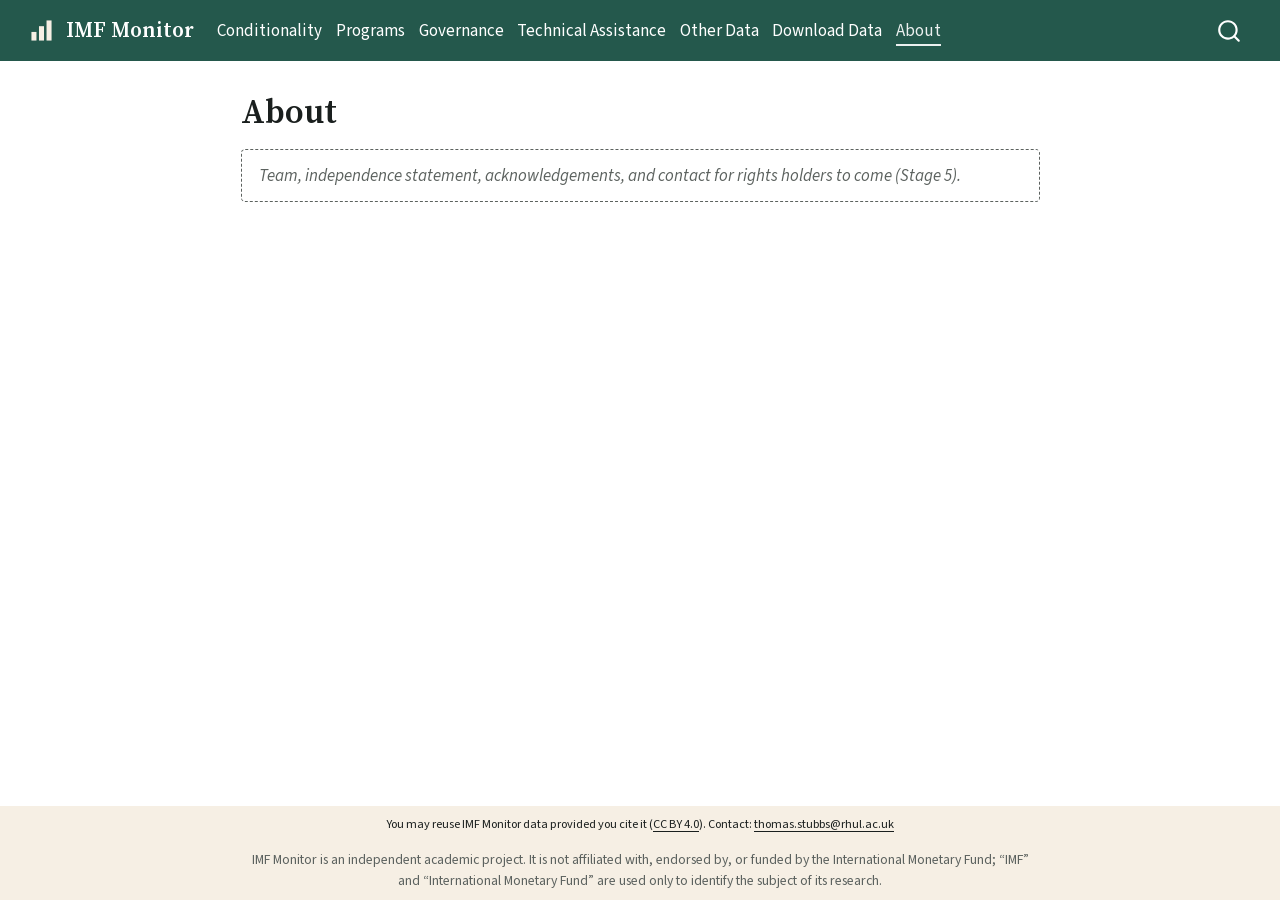
==== docs/about-us/index.html @ 4aecfbf5 "Build the Conditionality page as the model dataset page - Summary: one paragraph; its numbers come f" ====
<!DOCTYPE html>
<html xmlns="http://www.w3.org/1999/xhtml" lang="en-GB" xml:lang="en-GB"><head>

<meta charset="utf-8">
<meta name="generator" content="quarto-1.9.38">

<meta name="viewport" content="width=device-width, initial-scale=1.0, user-scalable=yes">


<title>About – IMF Monitor</title>
<style>
/* Default styles provided by pandoc.
** See https://pandoc.org/MANUAL.html#variables-for-html for config info.
*/
code{white-space: pre-wrap;}
span.smallcaps{font-variant: small-caps;}
div.columns{display: flex; gap: min(4vw, 1.5em);}
div.column{flex: auto; overflow-x: auto;}
div.hanging-indent{margin-left: 1.5em; text-indent: -1.5em;}
ul.task-list{list-style: none;}
ul.task-list li input[type="checkbox"] {
  width: 0.8em;
  margin: 0 0.8em 0.2em -1em; /* quarto-specific, see https://github.com/quarto-dev/quarto-cli/issues/4556 */ 
  vertical-align: middle;
}
</style>


<script src="../site_libs/quarto-nav/quarto-nav.js"></script>
<script src="../site_libs/quarto-nav/headroom.min.js"></script>
<script src="../site_libs/clipboard/clipboard.min.js"></script>
<script src="../site_libs/quarto-search/autocomplete.umd.js"></script>
<script src="../site_libs/quarto-search/fuse.min.js"></script>
<script src="../site_libs/quarto-search/quarto-search.js"></script>
<meta name="quarto:offset" content="../">
<link href="../images/favicon.png" rel="icon" type="image/png">
<script src="../site_libs/quarto-html/quarto.js" type="module"></script>
<script src="../site_libs/quarto-html/tabsets/tabsets.js" type="module"></script>
<script src="../site_libs/quarto-html/popper.min.js"></script>
<script src="../site_libs/quarto-html/tippy.umd.min.js"></script>
<script src="../site_libs/quarto-html/anchor.min.js"></script>
<link href="../site_libs/quarto-html/tippy.css" rel="stylesheet">
<link href="../site_libs/quarto-html/quarto-syntax-highlighting-15634bcf2e68342d4ad2dfa704d543f6.css" rel="stylesheet" id="quarto-text-highlighting-styles">
<script src="../site_libs/bootstrap/bootstrap.min.js"></script>
<link href="../site_libs/bootstrap/bootstrap-icons.css" rel="stylesheet">
<link href="../site_libs/bootstrap/bootstrap-ae0c7f44d3938b358699abd5c32abd00.min.css" rel="stylesheet" append-hash="true" id="quarto-bootstrap" data-mode="light">
<script id="quarto-search-options" type="application/json">{
  "location": "navbar",
  "copy-button": false,
  "collapse-after": 3,
  "panel-placement": "end",
  "type": "overlay",
  "limit": 50,
  "keyboard-shortcut": [
    "f",
    "/",
    "s"
  ],
  "show-item-context": false,
  "language": {
    "search-no-results-text": "No results",
    "search-matching-documents-text": "matching documents",
    "search-copy-link-title": "Copy link to search",
    "search-hide-matches-text": "Hide additional matches",
    "search-more-match-text": "more match in this document",
    "search-more-matches-text": "more matches in this document",
    "search-clear-button-title": "Clear",
    "search-text-placeholder": "",
    "search-detached-cancel-button-title": "Cancel",
    "search-submit-button-title": "Submit",
    "search-label": "Search"
  }
}</script>
<meta name="robots" content="noindex, nofollow">


<link rel="stylesheet" href="../styles/fonts.css">
</head>

<body class="nav-fixed fullcontent quarto-light">

<div id="quarto-search-results"></div>
  <header id="quarto-header" class="headroom fixed-top">
    <nav class="navbar navbar-expand-xl " data-bs-theme="dark">
      <div class="navbar-container container-fluid">
      <div class="navbar-brand-container mx-auto">
    <a href="../index.html" class="navbar-brand navbar-brand-logo">
    <img src="../images/logo-mark.svg" alt="" class="navbar-logo light-content">
    <img src="../images/logo-mark.svg" alt="" class="navbar-logo dark-content">
    </a>
    <a class="navbar-brand" href="../index.html">
    <span class="navbar-title">IMF Monitor</span>
    </a>
  </div>
            <div id="quarto-search" class="" title="Search"></div>
          <button class="navbar-toggler" type="button" data-bs-toggle="collapse" data-bs-target="#navbarCollapse" aria-controls="navbarCollapse" role="menu" aria-expanded="false" aria-label="Toggle navigation" onclick="if (window.quartoToggleHeadroom) { window.quartoToggleHeadroom(); }">
  <span class="navbar-toggler-icon"></span>
</button>
          <div class="collapse navbar-collapse" id="navbarCollapse">
            <ul class="navbar-nav navbar-nav-scroll me-auto">
  <li class="nav-item">
    <a class="nav-link" href="../conditionality/index.html"> 
<span class="menu-text">Conditionality</span></a>
  </li>  
  <li class="nav-item">
    <a class="nav-link" href="../programs/index.html"> 
<span class="menu-text">Programs</span></a>
  </li>  
  <li class="nav-item">
    <a class="nav-link" href="../governance/index.html"> 
<span class="menu-text">Governance</span></a>
  </li>  
  <li class="nav-item">
    <a class="nav-link" href="../technical-assistance/index.html"> 
<span class="menu-text">Technical Assistance</span></a>
  </li>  
  <li class="nav-item">
    <a class="nav-link" href="../other-data/index.html"> 
<span class="menu-text">Other Data</span></a>
  </li>  
  <li class="nav-item">
    <a class="nav-link" href="../download-data/index.html"> 
<span class="menu-text">Download Data</span></a>
  </li>  
  <li class="nav-item">
    <a class="nav-link active" href="../about-us/index.html" aria-current="page"> 
<span class="menu-text">About</span></a>
  </li>  
</ul>
          </div> <!-- /navcollapse -->
            <div class="quarto-navbar-tools">
</div>
      </div> <!-- /container-fluid -->
    </nav>
</header>
<!-- content -->
<div id="quarto-content" class="quarto-container page-columns page-rows-contents page-layout-article page-navbar">
<!-- sidebar -->
<!-- margin-sidebar -->
    
<!-- main -->
<main class="content" id="quarto-document-content">
<a class="visually-hidden-focusable skip-link" href="#quarto-document-content">Skip to main content</a>
<script>
  // Quarto inserts this include inside <main>. Move the link to the start of
  // <body>, so it is the first thing a keyboard user reaches.
  (function () {
    var link = document.currentScript.previousElementSibling;
    document.body.insertBefore(link, document.body.firstChild);
  })();
</script>

<header id="title-block-header" class="quarto-title-block default">
<div class="quarto-title">
<h1 class="title">About</h1>
</div>



<div class="quarto-title-meta">

    
  
    
  </div>
  


</header>


<div class="draft-note">
<p>Team, independence statement, acknowledgements, and contact for rights holders to come (Stage 5).</p>
</div>



</main> <!-- /main -->
<script>
  // Copy button in citation boxes (the dataset-cite shortcode).
  document.addEventListener("click", function (event) {
    var button = event.target.closest(".cite-copy");
    if (!button || !navigator.clipboard) return;
    var text = button.closest(".cite-box").querySelector("p").innerText;
    navigator.clipboard.writeText(text).then(function () {
      button.textContent = "Copied";
      setTimeout(function () { button.textContent = "Copy citation"; }, 2000);
    });
  });
</script>
<script id="quarto-html-after-body" type="application/javascript">
  window.document.addEventListener("DOMContentLoaded", function (event) {
    const icon = "";
    const anchorJS = new window.AnchorJS();
    anchorJS.options = {
      placement: 'right',
      icon: icon
    };
    anchorJS.add('.anchored');
    const isCodeAnnotation = (el) => {
      for (const clz of el.classList) {
        if (clz.startsWith('code-annotation-')) {                     
          return true;
        }
      }
      return false;
    }
    const onCopySuccess = function(e) {
      // button target
      const button = e.trigger;
      // don't keep focus
      button.blur();
      // flash "checked"
      button.classList.add('code-copy-button-checked');
      var currentTitle = button.getAttribute("title");
      button.setAttribute("title", "Copied!");
      let tooltip;
      if (window.bootstrap) {
        button.setAttribute("data-bs-toggle", "tooltip");
        button.setAttribute("data-bs-placement", "left");
        button.setAttribute("data-bs-title", "Copied!");
        tooltip = new bootstrap.Tooltip(button, 
          { trigger: "manual", 
            customClass: "code-copy-button-tooltip",
            offset: [0, -8]});
        tooltip.show();    
      }
      setTimeout(function() {
        if (tooltip) {
          tooltip.hide();
          button.removeAttribute("data-bs-title");
          button.removeAttribute("data-bs-toggle");
          button.removeAttribute("data-bs-placement");
        }
        button.setAttribute("title", currentTitle);
        button.classList.remove('code-copy-button-checked');
      }, 1000);
      // clear code selection
      e.clearSelection();
    }
    const getTextToCopy = function(trigger) {
      const outerScaffold = trigger.parentElement.cloneNode(true);
      const codeEl = outerScaffold.querySelector('code');
      for (const childEl of codeEl.children) {
        if (isCodeAnnotation(childEl)) {
          childEl.remove();
        }
      }
      return codeEl.innerText;
    }
    const clipboard = new window.ClipboardJS('.code-copy-button:not([data-in-quarto-modal])', {
      text: getTextToCopy
    });
    clipboard.on('success', onCopySuccess);
    if (window.document.getElementById('quarto-embedded-source-code-modal')) {
      const clipboardModal = new window.ClipboardJS('.code-copy-button[data-in-quarto-modal]', {
        text: getTextToCopy,
        container: window.document.getElementById('quarto-embedded-source-code-modal')
      });
      clipboardModal.on('success', onCopySuccess);
    }
      var localhostRegex = new RegExp(/^(?:http|https):\/\/localhost\:?[0-9]*\//);
      var mailtoRegex = new RegExp(/^mailto:/);
        var filterRegex = new RegExp('/' + window.location.host + '/');
      var isInternal = (href) => {
          return filterRegex.test(href) || localhostRegex.test(href) || mailtoRegex.test(href);
      }
      // Inspect non-navigation links and adorn them if external
     var links = window.document.querySelectorAll('a[href]:not(.nav-link):not(.navbar-brand):not(.toc-action):not(.sidebar-link):not(.sidebar-item-toggle):not(.pagination-link):not(.no-external):not([aria-hidden]):not(.dropdown-item):not(.quarto-navigation-tool):not(.about-link)');
      for (var i=0; i<links.length; i++) {
        const link = links[i];
        if (!isInternal(link.href)) {
          // undo the damage that might have been done by quarto-nav.js in the case of
          // links that we want to consider external
          if (link.dataset.originalHref !== undefined) {
            link.href = link.dataset.originalHref;
          }
        }
      }
    function tippyHover(el, contentFn, onTriggerFn, onUntriggerFn) {
      const config = {
        allowHTML: true,
        maxWidth: 500,
        delay: 100,
        arrow: false,
        appendTo: function(el) {
            return el.parentElement;
        },
        interactive: true,
        interactiveBorder: 10,
        theme: 'quarto',
        placement: 'bottom-start',
      };
      if (contentFn) {
        config.content = contentFn;
      }
      if (onTriggerFn) {
        config.onTrigger = onTriggerFn;
      }
      if (onUntriggerFn) {
        config.onUntrigger = onUntriggerFn;
      }
      window.tippy(el, config); 
    }
    const noterefs = window.document.querySelectorAll('a[role="doc-noteref"]');
    for (var i=0; i<noterefs.length; i++) {
      const ref = noterefs[i];
      tippyHover(ref, function() {
        // use id or data attribute instead here
        let href = ref.getAttribute('data-footnote-href') || ref.getAttribute('href');
        try { href = new URL(href).hash; } catch {}
        const id = href.replace(/^#\/?/, "");
        const note = window.document.getElementById(id);
        if (note) {
          return note.innerHTML;
        } else {
          return "";
        }
      });
    }
    const xrefs = window.document.querySelectorAll('a.quarto-xref');
    const processXRef = (id, note) => {
      // Strip column container classes
      const stripColumnClz = (el) => {
        el.classList.remove("page-full", "page-columns");
        if (el.children) {
          for (const child of el.children) {
            stripColumnClz(child);
          }
        }
      }
      stripColumnClz(note)
      if (id === null || id.startsWith('sec-')) {
        // Special case sections, only their first couple elements
        const container = document.createElement("div");
        if (note.children && note.children.length > 2) {
          container.appendChild(note.children[0].cloneNode(true));
          for (let i = 1; i < note.children.length; i++) {
            const child = note.children[i];
            if (child.tagName === "P" && child.innerText === "") {
              continue;
            } else {
              container.appendChild(child.cloneNode(true));
              break;
            }
          }
          if (window.Quarto?.typesetMath) {
            window.Quarto.typesetMath(container);
          }
          return container.innerHTML
        } else {
          if (window.Quarto?.typesetMath) {
            window.Quarto.typesetMath(note);
          }
          return note.innerHTML;
        }
      } else {
        // Remove any anchor links if they are present
        const anchorLink = note.querySelector('a.anchorjs-link');
        if (anchorLink) {
          anchorLink.remove();
        }
        if (window.Quarto?.typesetMath) {
          window.Quarto.typesetMath(note);
        }
        if (note.classList.contains("callout")) {
          return note.outerHTML;
        } else {
          return note.innerHTML;
        }
      }
    }
    for (var i=0; i<xrefs.length; i++) {
      const xref = xrefs[i];
      tippyHover(xref, undefined, function(instance) {
        instance.disable();
        let url = xref.getAttribute('href');
        let hash = undefined; 
        if (url.startsWith('#')) {
          hash = url;
        } else {
          try { hash = new URL(url).hash; } catch {}
        }
        if (hash) {
          const id = hash.replace(/^#\/?/, "");
          const note = window.document.getElementById(id);
          if (note !== null) {
            try {
              const html = processXRef(id, note.cloneNode(true));
              instance.setContent(html);
            } finally {
              instance.enable();
              instance.show();
            }
          } else {
            // See if we can fetch this
            fetch(url.split('#')[0])
            .then(res => res.text())
            .then(html => {
              const parser = new DOMParser();
              const htmlDoc = parser.parseFromString(html, "text/html");
              const note = htmlDoc.getElementById(id);
              if (note !== null) {
                const html = processXRef(id, note);
                instance.setContent(html);
              } 
            }).finally(() => {
              instance.enable();
              instance.show();
            });
          }
        } else {
          // See if we can fetch a full url (with no hash to target)
          // This is a special case and we should probably do some content thinning / targeting
          fetch(url)
          .then(res => res.text())
          .then(html => {
            const parser = new DOMParser();
            const htmlDoc = parser.parseFromString(html, "text/html");
            const note = htmlDoc.querySelector('main.content');
            if (note !== null) {
              // This should only happen for chapter cross references
              // (since there is no id in the URL)
              // remove the first header
              if (note.children.length > 0 && note.children[0].tagName === "HEADER") {
                note.children[0].remove();
              }
              const html = processXRef(null, note);
              instance.setContent(html);
            } 
          }).finally(() => {
            instance.enable();
            instance.show();
          });
        }
      }, function(instance) {
      });
    }
        let selectedAnnoteEl;
        const selectorForAnnotation = ( cell, annotation) => {
          let cellAttr = 'data-code-cell="' + cell + '"';
          let lineAttr = 'data-code-annotation="' +  annotation + '"';
          const selector = 'span[' + cellAttr + '][' + lineAttr + ']';
          return selector;
        }
        const selectCodeLines = (annoteEl) => {
          const doc = window.document;
          const targetCell = annoteEl.getAttribute("data-target-cell");
          const targetAnnotation = annoteEl.getAttribute("data-target-annotation");
          const annoteSpan = window.document.querySelector(selectorForAnnotation(targetCell, targetAnnotation));
          const lines = annoteSpan.getAttribute("data-code-lines").split(",");
          const lineIds = lines.map((line) => {
            return targetCell + "-" + line;
          })
          let top = null;
          let height = null;
          let parent = null;
          if (lineIds.length > 0) {
              //compute the position of the single el (top and bottom and make a div)
              const el = window.document.getElementById(lineIds[0]);
              top = el.offsetTop;
              height = el.offsetHeight;
              parent = el.parentElement.parentElement;
            if (lineIds.length > 1) {
              const lastEl = window.document.getElementById(lineIds[lineIds.length - 1]);
              const bottom = lastEl.offsetTop + lastEl.offsetHeight;
              height = bottom - top;
            }
            if (top !== null && height !== null && parent !== null) {
              // cook up a div (if necessary) and position it 
              let div = window.document.getElementById("code-annotation-line-highlight");
              if (div === null) {
                div = window.document.createElement("div");
                div.setAttribute("id", "code-annotation-line-highlight");
                div.style.position = 'absolute';
                parent.appendChild(div);
              }
              div.style.top = top - 2 + "px";
              div.style.height = height + 4 + "px";
              div.style.left = 0;
              let gutterDiv = window.document.getElementById("code-annotation-line-highlight-gutter");
              if (gutterDiv === null) {
                gutterDiv = window.document.createElement("div");
                gutterDiv.setAttribute("id", "code-annotation-line-highlight-gutter");
                gutterDiv.style.position = 'absolute';
                const codeCell = window.document.getElementById(targetCell);
                const gutter = codeCell.querySelector('.code-annotation-gutter');
                gutter.appendChild(gutterDiv);
              }
              gutterDiv.style.top = top - 2 + "px";
              gutterDiv.style.height = height + 4 + "px";
            }
            selectedAnnoteEl = annoteEl;
          }
        };
        const unselectCodeLines = () => {
          const elementsIds = ["code-annotation-line-highlight", "code-annotation-line-highlight-gutter"];
          elementsIds.forEach((elId) => {
            const div = window.document.getElementById(elId);
            if (div) {
              div.remove();
            }
          });
          selectedAnnoteEl = undefined;
        };
          // Handle positioning of the toggle
      window.addEventListener(
        "resize",
        throttle(() => {
          elRect = undefined;
          if (selectedAnnoteEl) {
            selectCodeLines(selectedAnnoteEl);
          }
        }, 10)
      );
      function throttle(fn, ms) {
      let throttle = false;
      let timer;
        return (...args) => {
          if(!throttle) { // first call gets through
              fn.apply(this, args);
              throttle = true;
          } else { // all the others get throttled
              if(timer) clearTimeout(timer); // cancel #2
              timer = setTimeout(() => {
                fn.apply(this, args);
                timer = throttle = false;
              }, ms);
          }
        };
      }
        // Attach click handler to the DT
        const annoteDls = window.document.querySelectorAll('dt[data-target-cell]');
        for (const annoteDlNode of annoteDls) {
          annoteDlNode.addEventListener('click', (event) => {
            const clickedEl = event.target;
            if (clickedEl !== selectedAnnoteEl) {
              unselectCodeLines();
              const activeEl = window.document.querySelector('dt[data-target-cell].code-annotation-active');
              if (activeEl) {
                activeEl.classList.remove('code-annotation-active');
              }
              selectCodeLines(clickedEl);
              clickedEl.classList.add('code-annotation-active');
            } else {
              // Unselect the line
              unselectCodeLines();
              clickedEl.classList.remove('code-annotation-active');
            }
          });
        }
    const findCites = (el) => {
      const parentEl = el.parentElement;
      if (parentEl) {
        const cites = parentEl.dataset.cites;
        if (cites) {
          return {
            el,
            cites: cites.split(' ')
          };
        } else {
          return findCites(el.parentElement)
        }
      } else {
        return undefined;
      }
    };
    var bibliorefs = window.document.querySelectorAll('a[role="doc-biblioref"]');
    for (var i=0; i<bibliorefs.length; i++) {
      const ref = bibliorefs[i];
      const citeInfo = findCites(ref);
      if (citeInfo) {
        tippyHover(citeInfo.el, function() {
          var popup = window.document.createElement('div');
          citeInfo.cites.forEach(function(cite) {
            var citeDiv = window.document.createElement('div');
            citeDiv.classList.add('hanging-indent');
            citeDiv.classList.add('csl-entry');
            var biblioDiv = window.document.getElementById('ref-' + cite);
            if (biblioDiv) {
              citeDiv.innerHTML = biblioDiv.innerHTML;
            }
            popup.appendChild(citeDiv);
          });
          return popup.innerHTML;
        });
      }
    }
  });
  </script>
</div> <!-- /content -->
<footer class="footer">
  <div class="nav-footer">
    <div class="nav-footer-left">
      &nbsp;
    </div>   
    <div class="nav-footer-center">
<p>You may reuse IMF Monitor data provided you cite it (<a href="https://creativecommons.org/licenses/by/4.0/">CC BY 4.0</a>). Contact: <a href="mailto:thomas.stubbs@rhul.ac.uk">thomas.stubbs@rhul.ac.uk</a></p>
<p>IMF Monitor is an independent academic project. It is not affiliated with, endorsed by, or funded by the International Monetary Fund; “IMF” and “International Monetary Fund” are used only to identify the subject of its research.</p>
</div>
    <div class="nav-footer-right">
      &nbsp;
    </div>
  </div>
</footer>




</body></html>
---- docs/site_libs/quarto-html/tippy.css ----
.tippy-box[data-animation=fade][data-state=hidden]{opacity:0}[data-tippy-root]{max-width:calc(100vw - 10px)}.tippy-box{position:relative;background-color:#333;color:#fff;border-radius:4px;font-size:14px;line-height:1.4;white-space:normal;outline:0;transition-property:transform,visibility,opacity}.tippy-box[data-placement^=top]>.tippy-arrow{bottom:0}.tippy-box[data-placement^=top]>.tippy-arrow:before{bottom:-7px;left:0;border-width:8px 8px 0;border-top-color:initial;transform-origin:center top}.tippy-box[data-placement^=bottom]>.tippy-arrow{top:0}.tippy-box[data-placement^=bottom]>.tippy-arrow:before{top:-7px;left:0;border-width:0 8px 8px;border-bottom-color:initial;transform-origin:center bottom}.tippy-box[data-placement^=left]>.tippy-arrow{right:0}.tippy-box[data-placement^=left]>.tippy-arrow:before{border-width:8px 0 8px 8px;border-left-color:initial;right:-7px;transform-origin:center left}.tippy-box[data-placement^=right]>.tippy-arrow{left:0}.tippy-box[data-placement^=right]>.tippy-arrow:before{left:-7px;border-width:8px 8px 8px 0;border-right-color:initial;transform-origin:center right}.tippy-box[data-inertia][data-state=visible]{transition-timing-function:cubic-bezier(.54,1.5,.38,1.11)}.tippy-arrow{width:16px;height:16px;color:#333}.tippy-arrow:before{content:"";position:absolute;border-color:transparent;border-style:solid}.tippy-content{position:relative;padding:5px 9px;z-index:1}
---- docs/site_libs/quarto-html/quarto-syntax-highlighting-15634bcf2e68342d4ad2dfa704d543f6.css ----
/* quarto syntax highlight colors */
:root {
  --quarto-hl-ot-color: #003B4F;
  --quarto-hl-at-color: #657422;
  --quarto-hl-ss-color: #20794D;
  --quarto-hl-an-color: #5E5E5E;
  --quarto-hl-fu-color: #4758AB;
  --quarto-hl-st-color: #20794D;
  --quarto-hl-cf-color: #003B4F;
  --quarto-hl-op-color: #5E5E5E;
  --quarto-hl-er-color: #AD0000;
  --quarto-hl-bn-color: #AD0000;
  --quarto-hl-al-color: #AD0000;
  --quarto-hl-va-color: #111111;
  --quarto-hl-bu-color: inherit;
  --quarto-hl-ex-color: inherit;
  --quarto-hl-pp-color: #AD0000;
  --quarto-hl-in-color: #5E5E5E;
  --quarto-hl-vs-color: #20794D;
  --quarto-hl-wa-color: #5E5E5E;
  --quarto-hl-do-color: #5E5E5E;
  --quarto-hl-im-color: #00769E;
  --quarto-hl-ch-color: #20794D;
  --quarto-hl-dt-color: #AD0000;
  --quarto-hl-fl-color: #AD0000;
  --quarto-hl-co-color: #5E5E5E;
  --quarto-hl-cv-color: #5E5E5E;
  --quarto-hl-cn-color: #8f5902;
  --quarto-hl-sc-color: #5E5E5E;
  --quarto-hl-dv-color: #AD0000;
  --quarto-hl-kw-color: #003B4F;
}

/* other quarto variables */
:root {
  --quarto-font-monospace: SFMono-Regular, Menlo, Monaco, Consolas, "Liberation Mono", "Courier New", monospace;
}

/* syntax highlight based on Pandoc's rules */
pre > code.sourceCode > span {
  color: #003B4F;
}

code.sourceCode > span {
  color: #003B4F;
}

div.sourceCode,
div.sourceCode pre.sourceCode {
  color: #003B4F;
}

/* Normal */
code span {
  color: #003B4F;
}

/* Alert */
code span.al {
  color: #AD0000;
  font-style: inherit;
}

/* Annotation */
code span.an {
  color: #5E5E5E;
  font-style: inherit;
}

/* Attribute */
code span.at {
  color: #657422;
  font-style: inherit;
}

/* BaseN */
code span.bn {
  color: #AD0000;
  font-style: inherit;
}

/* BuiltIn */
code span.bu {
  font-style: inherit;
}

/* ControlFlow */
code span.cf {
  color: #003B4F;
  font-weight: bold;
  font-style: inherit;
}

/* Char */
code span.ch {
  color: #20794D;
  font-style: inherit;
}

/* Constant */
code span.cn {
  color: #8f5902;
  font-style: inherit;
}

/* Comment */
code span.co {
  color: #5E5E5E;
  font-style: inherit;
}

/* CommentVar */
code span.cv {
  color: #5E5E5E;
  font-style: italic;
}

/* Documentation */
code span.do {
  color: #5E5E5E;
  font-style: italic;
}

/* DataType */
code span.dt {
  color: #AD0000;
  font-style: inherit;
}

/* DecVal */
code span.dv {
  color: #AD0000;
  font-style: inherit;
}

/* Error */
code span.er {
  color: #AD0000;
  font-style: inherit;
}

/* Extension */
code span.ex {
  font-style: inherit;
}

/* Float */
code span.fl {
  color: #AD0000;
  font-style: inherit;
}

/* Function */
code span.fu {
  color: #4758AB;
  font-style: inherit;
}

/* Import */
code span.im {
  color: #00769E;
  font-style: inherit;
}

/* Information */
code span.in {
  color: #5E5E5E;
  font-style: inherit;
}

/* Keyword */
code span.kw {
  color: #003B4F;
  font-weight: bold;
  font-style: inherit;
}

/* Operator */
code span.op {
  color: #5E5E5E;
  font-style: inherit;
}

/* Other */
code span.ot {
  color: #003B4F;
  font-style: inherit;
}

/* Preprocessor */
code span.pp {
  color: #AD0000;
  font-style: inherit;
}

/* SpecialChar */
code span.sc {
  color: #5E5E5E;
  font-style: inherit;
}

/* SpecialString */
code span.ss {
  color: #20794D;
  font-style: inherit;
}

/* String */
code span.st {
  color: #20794D;
  font-style: inherit;
}

/* Variable */
code span.va {
  color: #111111;
  font-style: inherit;
}

/* VerbatimString */
code span.vs {
  color: #20794D;
  font-style: inherit;
}

/* Warning */
code span.wa {
  color: #5E5E5E;
  font-style: italic;
}

.prevent-inlining {
  content: "</";
}

/*# sourceMappingURL=f23921c56f73e400b49028c9186a1aa0.css.map */
---- docs/styles/fonts.css ----
/* Self-hosted fonts, unmodified from Adobe's release branches:
   github.com/adobe-fonts/source-serif and github.com/adobe-fonts/source-sans.
   SIL Open Font Licence 1.1; each folder in fonts/ carries its LICENSE.md.
   Kept in plain CSS rather than custom.scss so the url() paths stay relative
   to this file: docs/styles/fonts.css -> docs/fonts/. */

@font-face {
  font-family: "Source Serif 4";
  font-style: normal;
  font-weight: 400;
  font-display: swap;
  src: url("../fonts/source-serif-4/SourceSerif4-Regular.ttf.woff2") format("woff2");
}

@font-face {
  font-family: "Source Serif 4";
  font-style: italic;
  font-weight: 400;
  font-display: swap;
  src: url("../fonts/source-serif-4/SourceSerif4-It.ttf.woff2") format("woff2");
}

@font-face {
  font-family: "Source Serif 4";
  font-style: normal;
  font-weight: 600;
  font-display: swap;
  src: url("../fonts/source-serif-4/SourceSerif4-Semibold.ttf.woff2") format("woff2");
}

@font-face {
  font-family: "Source Sans 3";
  font-style: normal;
  font-weight: 400;
  font-display: swap;
  src: url("../fonts/source-sans-3/SourceSans3-Regular.ttf.woff2") format("woff2");
}

@font-face {
  font-family: "Source Sans 3";
  font-style: italic;
  font-weight: 400;
  font-display: swap;
  src: url("../fonts/source-sans-3/SourceSans3-It.ttf.woff2") format("woff2");
}

@font-face {
  font-family: "Source Sans 3";
  font-style: normal;
  font-weight: 600;
  font-display: swap;
  src: url("../fonts/source-sans-3/SourceSans3-Semibold.ttf.woff2") format("woff2");
}
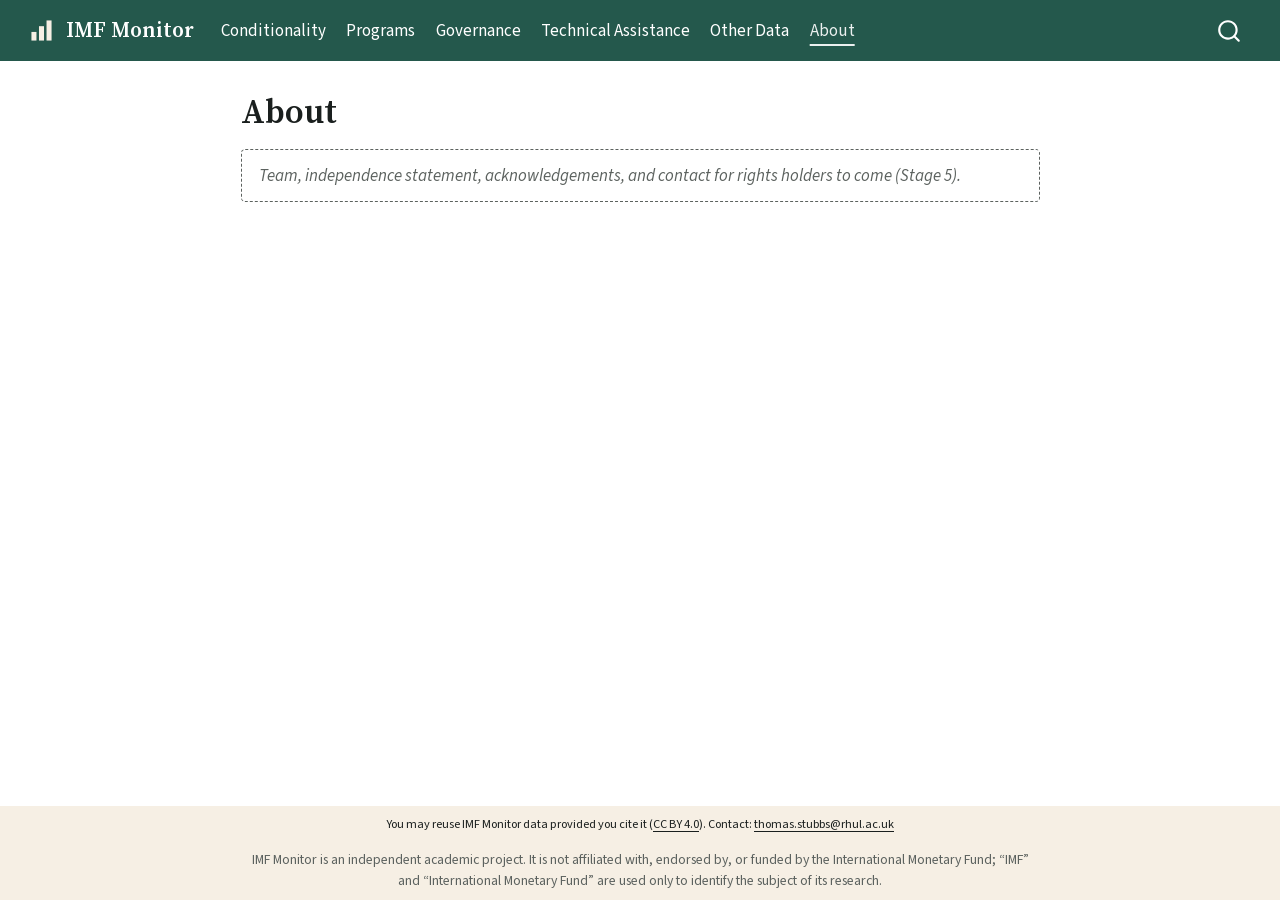
==== commit e553568c: "Keep Download Data only for old links; show the full menu from 992px Each dataset's page has its fil" ====
--- a/docs/about-us/index.html
+++ b/docs/about-us/index.html
@@ -43,7 +43,7 @@
 <link href="../site_libs/quarto-html/quarto-syntax-highlighting-15634bcf2e68342d4ad2dfa704d543f6.css" rel="stylesheet" id="quarto-text-highlighting-styles">
 <script src="../site_libs/bootstrap/bootstrap.min.js"></script>
 <link href="../site_libs/bootstrap/bootstrap-icons.css" rel="stylesheet">
-<link href="../site_libs/bootstrap/bootstrap-ae0c7f44d3938b358699abd5c32abd00.min.css" rel="stylesheet" append-hash="true" id="quarto-bootstrap" data-mode="light">
+<link href="../site_libs/bootstrap/bootstrap-c327add3970ef1bc36bd8aaefbd5bf0a.min.css" rel="stylesheet" append-hash="true" id="quarto-bootstrap" data-mode="light">
 <script id="quarto-search-options" type="application/json">{
   "location": "navbar",
   "copy-button": false,
@@ -81,7 +81,7 @@
 
 <div id="quarto-search-results"></div>
   <header id="quarto-header" class="headroom fixed-top">
-    <nav class="navbar navbar-expand-xl " data-bs-theme="dark">
+    <nav class="navbar navbar-expand-lg " data-bs-theme="dark">
       <div class="navbar-container container-fluid">
       <div class="navbar-brand-container mx-auto">
     <a href="../index.html" class="navbar-brand navbar-brand-logo">
@@ -117,10 +117,6 @@
   <li class="nav-item">
     <a class="nav-link" href="../other-data/index.html"> 
 <span class="menu-text">Other Data</span></a>
-  </li>  
-  <li class="nav-item">
-    <a class="nav-link" href="../download-data/index.html"> 
-<span class="menu-text">Download Data</span></a>
   </li>  
   <li class="nav-item">
     <a class="nav-link active" href="../about-us/index.html" aria-current="page"> 
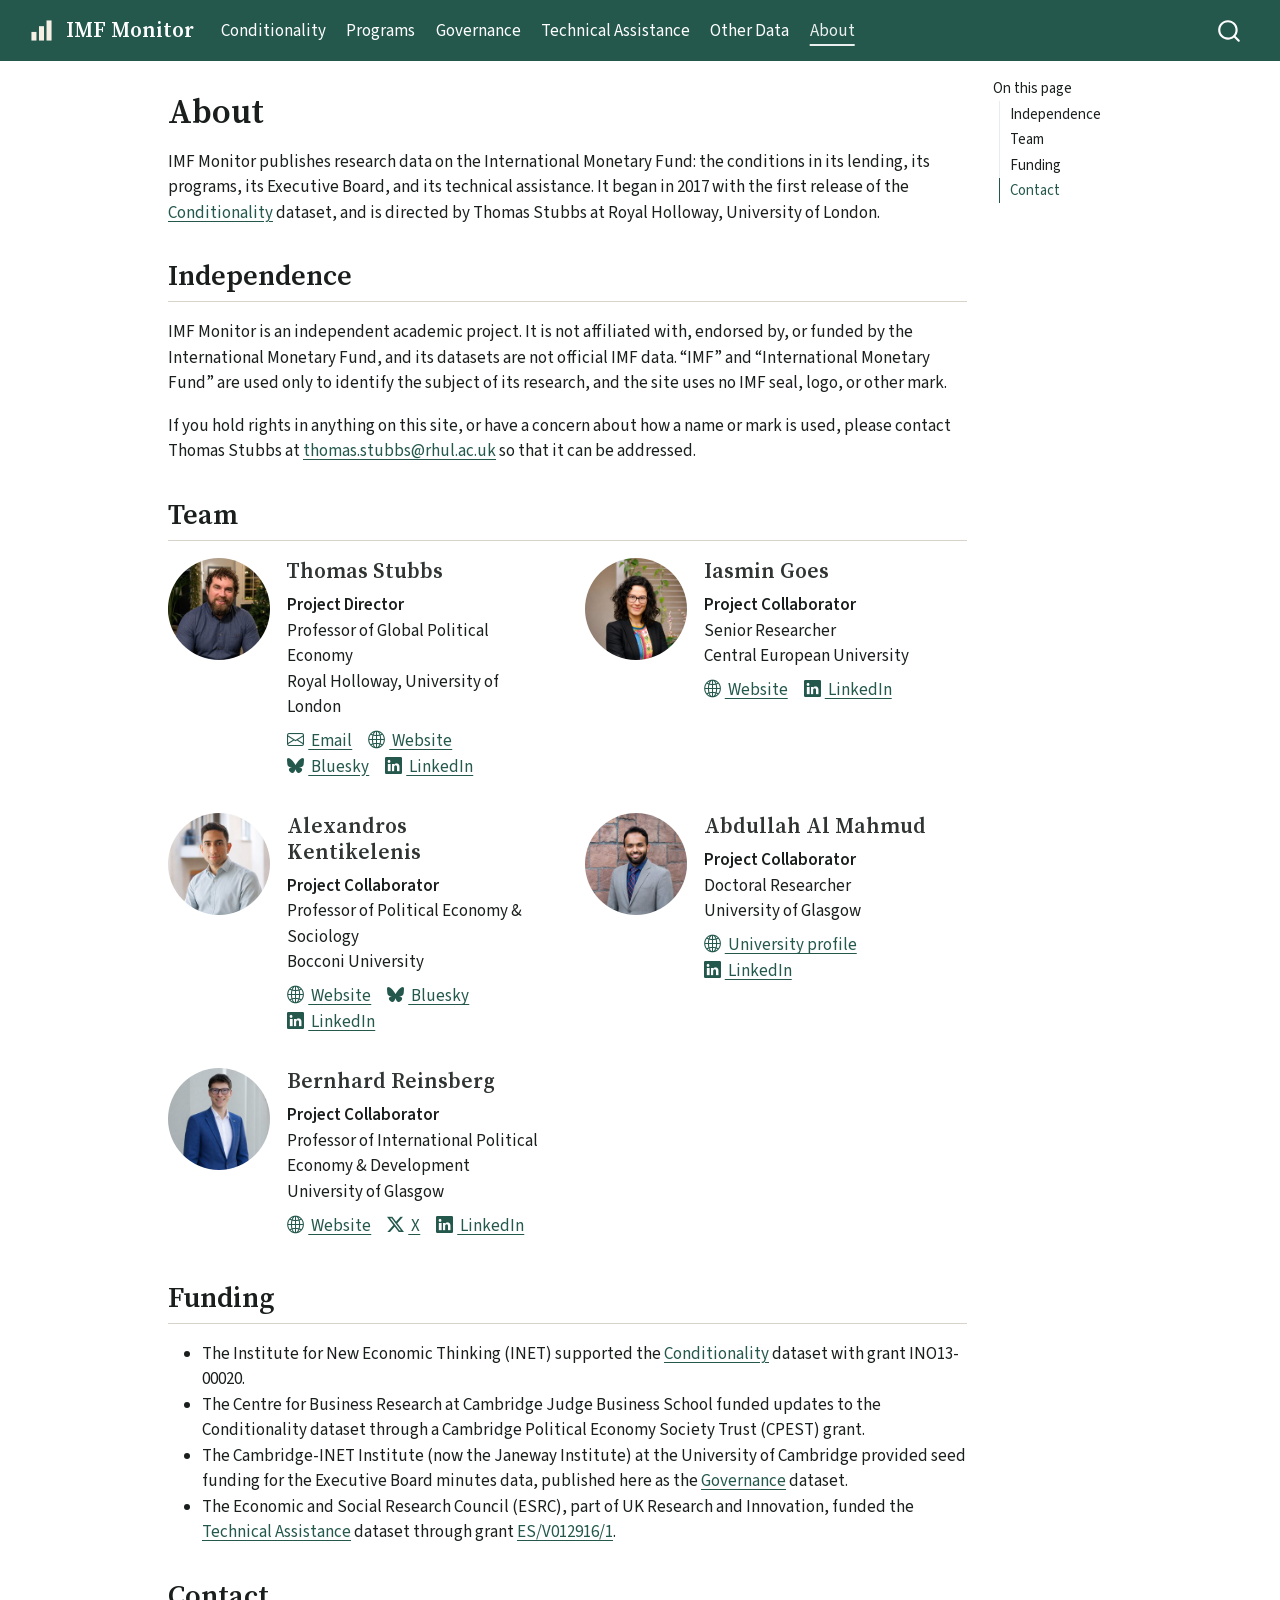
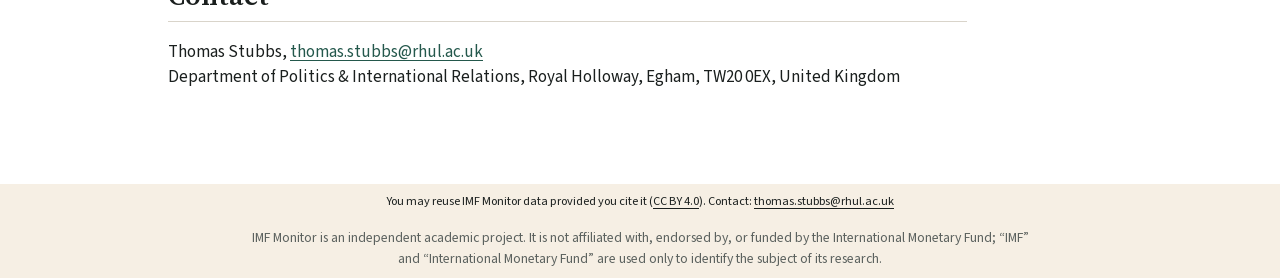
==== commit d7ee610e: "Build the About page An introduction, the full independence statement with a contact line for rights" ====
--- a/docs/about-us/index.html
+++ b/docs/about-us/index.html
@@ -43,7 +43,7 @@
 <link href="../site_libs/quarto-html/quarto-syntax-highlighting-15634bcf2e68342d4ad2dfa704d543f6.css" rel="stylesheet" id="quarto-text-highlighting-styles">
 <script src="../site_libs/bootstrap/bootstrap.min.js"></script>
 <link href="../site_libs/bootstrap/bootstrap-icons.css" rel="stylesheet">
-<link href="../site_libs/bootstrap/bootstrap-c327add3970ef1bc36bd8aaefbd5bf0a.min.css" rel="stylesheet" append-hash="true" id="quarto-bootstrap" data-mode="light">
+<link href="../site_libs/bootstrap/bootstrap-190c27625fd8d4eb5fb5ed8a5f9fed39.min.css" rel="stylesheet" append-hash="true" id="quarto-bootstrap" data-mode="light">
 <script id="quarto-search-options" type="application/json">{
   "location": "navbar",
   "copy-button": false,
@@ -77,7 +77,7 @@
 <link rel="stylesheet" href="../styles/fonts.css">
 </head>
 
-<body class="nav-fixed fullcontent quarto-light">
+<body class="nav-fixed quarto-light">
 
 <div id="quarto-search-results"></div>
   <header id="quarto-header" class="headroom fixed-top">
@@ -133,7 +133,18 @@
 <div id="quarto-content" class="quarto-container page-columns page-rows-contents page-layout-article page-navbar">
 <!-- sidebar -->
 <!-- margin-sidebar -->
-    
+    <div id="quarto-margin-sidebar" class="sidebar margin-sidebar">
+        <nav id="TOC" role="doc-toc" class="toc-active">
+    <h2 id="toc-title">On this page</h2>
+   
+  <ul class="collapse">
+  <li><a href="#independence" id="toc-independence" class="nav-link active" data-scroll-target="#independence">Independence</a></li>
+  <li><a href="#team" id="toc-team" class="nav-link" data-scroll-target="#team">Team</a></li>
+  <li><a href="#funding" id="toc-funding" class="nav-link" data-scroll-target="#funding">Funding</a></li>
+  <li><a href="#contact" id="toc-contact" class="nav-link" data-scroll-target="#contact">Contact</a></li>
+  </ul>
+</nav>
+    </div>
 <!-- main -->
 <main class="content" id="quarto-document-content">
 <a class="visually-hidden-focusable skip-link" href="#quarto-document-content">Skip to main content</a>
@@ -165,11 +176,103 @@
 </header>
 
 
-<div class="draft-note">
-<p>Team, independence statement, acknowledgements, and contact for rights holders to come (Stage 5).</p>
-</div>
-
-
+<!-- Sources: the team, links, and contact address are those on the Wix
+     About page (20 October 2026), confirmed current by Thomas on 21 October
+     2026; the photos are web-sized copies of the Wix originals, used with
+     their subjects' agreement. Funding: the Conditionality and Board minutes
+     codebooks, the Wix Technical Assistance page, and Thomas (plan decision
+     15). The independence wording was approved by Thomas on 21 October 2026. -->
+<p>IMF Monitor publishes research data on the International Monetary Fund: the conditions in its lending, its programs, its Executive Board, and its technical assistance. It began in 2017 with the first release of the <a href="../conditionality/index.html">Conditionality</a> dataset, and is directed by Thomas Stubbs at Royal Holloway, University of London.</p>
+<section id="independence" class="level2">
+<h2 class="anchored" data-anchor-id="independence">Independence</h2>
+<p>IMF Monitor is an independent academic project. It is not affiliated with, endorsed by, or funded by the International Monetary Fund, and its datasets are not official IMF data. “IMF” and “International Monetary Fund” are used only to identify the subject of its research, and the site uses no IMF seal, logo, or other mark.</p>
+<p>If you hold rights in anything on this site, or have a concern about how a name or mark is used, please contact Thomas Stubbs at <a href="mailto:thomas.stubbs@rhul.ac.uk">thomas.stubbs@rhul.ac.uk</a> so that it can be addressed.</p>
+</section>
+<section id="team" class="level2">
+<h2 class="anchored" data-anchor-id="team">Team</h2>
+<!-- The project director first, then the collaborators by surname, with
+     Al Mahmud under M (Thomas, 21 October 2026). The photos have empty alt
+     text because each sits beside the person's name, which a screen reader
+     would otherwise announce twice. -->
+<div class="team">
+<div class="team-member">
+<p><img src="../images/team/stubbs.jpg" class="team-photo" width="120" height="120"></p>
+<section id="thomas-stubbs" class="level3 unnumbered unlisted team-text">
+<h3 class="unnumbered unlisted anchored" data-anchor-id="thomas-stubbs">Thomas Stubbs</h3>
+<p><span class="team-role">Project Director</span><br>
+Professor of Global Political Economy<br>
+Royal Holloway, University of London</p>
+<div class="team-links">
+<p><a href="mailto:thomas.stubbs@rhul.ac.uk"><span class="bi bi-envelope" aria-hidden="true"></span> Email</a> <a href="https://www.tstubbs.net/"><span class="bi bi-globe2" aria-hidden="true"></span> Website</a> <a href="https://bsky.app/profile/thomstubbs.bsky.social"><span class="bi bi-bluesky" aria-hidden="true"></span> Bluesky</a> <a href="https://www.linkedin.com/in/thomas-stubbs-50a769253/"><span class="bi bi-linkedin" aria-hidden="true"></span> LinkedIn</a></p>
+</div>
+</section>
+</div>
+<div class="team-member">
+<p><img src="../images/team/goes.jpg" class="team-photo" width="120" height="120"></p>
+<section id="iasmin-goes" class="level3 unnumbered unlisted team-text">
+<h3 class="unnumbered unlisted anchored" data-anchor-id="iasmin-goes">Iasmin Goes</h3>
+<p><span class="team-role">Project Collaborator</span><br>
+Senior Researcher<br>
+Central European University</p>
+<div class="team-links">
+<p><a href="https://www.iasmingoes.com/"><span class="bi bi-globe2" aria-hidden="true"></span> Website</a> <a href="https://www.linkedin.com/in/iasmin-goes/"><span class="bi bi-linkedin" aria-hidden="true"></span> LinkedIn</a></p>
+</div>
+</section>
+</div>
+<div class="team-member">
+<p><img src="../images/team/kentikelenis.jpg" class="team-photo" width="120" height="120"></p>
+<section id="alexandros-kentikelenis" class="level3 unnumbered unlisted team-text">
+<h3 class="unnumbered unlisted anchored" data-anchor-id="alexandros-kentikelenis">Alexandros Kentikelenis</h3>
+<p><span class="team-role">Project Collaborator</span><br>
+Professor of Political Economy &amp; Sociology<br>
+Bocconi University</p>
+<div class="team-links">
+<p><a href="https://www.kentikelenis.net/"><span class="bi bi-globe2" aria-hidden="true"></span> Website</a> <a href="https://bsky.app/profile/akentikelenis.bsky.social"><span class="bi bi-bluesky" aria-hidden="true"></span> Bluesky</a> <a href="https://www.linkedin.com/in/alexandros-kentikelenis/"><span class="bi bi-linkedin" aria-hidden="true"></span> LinkedIn</a></p>
+</div>
+</section>
+</div>
+<div class="team-member">
+<p><img src="../images/team/mahmud.jpg" class="team-photo" width="120" height="120"></p>
+<section id="abdullah-al-mahmud" class="level3 unnumbered unlisted team-text">
+<h3 class="unnumbered unlisted anchored" data-anchor-id="abdullah-al-mahmud">Abdullah Al Mahmud</h3>
+<p><span class="team-role">Project Collaborator</span><br>
+Doctoral Researcher<br>
+University of Glasgow</p>
+<div class="team-links">
+<p><a href="https://www.gla.ac.uk/pgrs/abdullahalmahmud/"><span class="bi bi-globe2" aria-hidden="true"></span> University profile</a> <a href="https://www.linkedin.com/in/zohaan-abdullah-al-mahmud/"><span class="bi bi-linkedin" aria-hidden="true"></span> LinkedIn</a></p>
+</div>
+</section>
+</div>
+<div class="team-member">
+<p><img src="../images/team/reinsberg.jpg" class="team-photo" width="120" height="120"></p>
+<section id="bernhard-reinsberg" class="level3 unnumbered unlisted team-text">
+<h3 class="unnumbered unlisted anchored" data-anchor-id="bernhard-reinsberg">Bernhard Reinsberg</h3>
+<p><span class="team-role">Project Collaborator</span><br>
+Professor of International Political Economy &amp; Development<br>
+University of Glasgow</p>
+<div class="team-links">
+<p><a href="https://bernhardreinsberg.wordpress.com/"><span class="bi bi-globe2" aria-hidden="true"></span> Website</a> <a href="https://x.com/b_reinsberg"><span class="bi bi-twitter-x" aria-hidden="true"></span> X</a> <a href="https://www.linkedin.com/in/bernhard-reinsberg-789350397/"><span class="bi bi-linkedin" aria-hidden="true"></span> LinkedIn</a></p>
+</div>
+</section>
+</div>
+</div>
+</section>
+<section id="funding" class="level2">
+<h2 class="anchored" data-anchor-id="funding">Funding</h2>
+<ul>
+<li>The Institute for New Economic Thinking (INET) supported the <a href="../conditionality/index.html">Conditionality</a> dataset with grant INO13-00020.</li>
+<li>The Centre for Business Research at Cambridge Judge Business School funded updates to the Conditionality dataset through a Cambridge Political Economy Society Trust (CPEST) grant.</li>
+<li>The Cambridge-INET Institute (now the Janeway Institute) at the University of Cambridge provided seed funding for the Executive Board minutes data, published here as the <a href="../governance/index.html">Governance</a> dataset.</li>
+<li>The Economic and Social Research Council (ESRC), part of UK Research and Innovation, funded the <a href="../technical-assistance/index.html">Technical Assistance</a> dataset through grant <a href="https://gtr.ukri.org/projects?ref=ES%2FV012916%2F1">ES/V012916/1</a>.</li>
+</ul>
+</section>
+<section id="contact" class="level2">
+<h2 class="anchored" data-anchor-id="contact">Contact</h2>
+<p>Thomas Stubbs, <a href="mailto:thomas.stubbs@rhul.ac.uk">thomas.stubbs@rhul.ac.uk</a><br>
+Department of Politics &amp; International Relations, Royal Holloway, Egham, TW20 0EX, United Kingdom</p>
+
+
+</section>
 
 </main> <!-- /main -->
 <script>
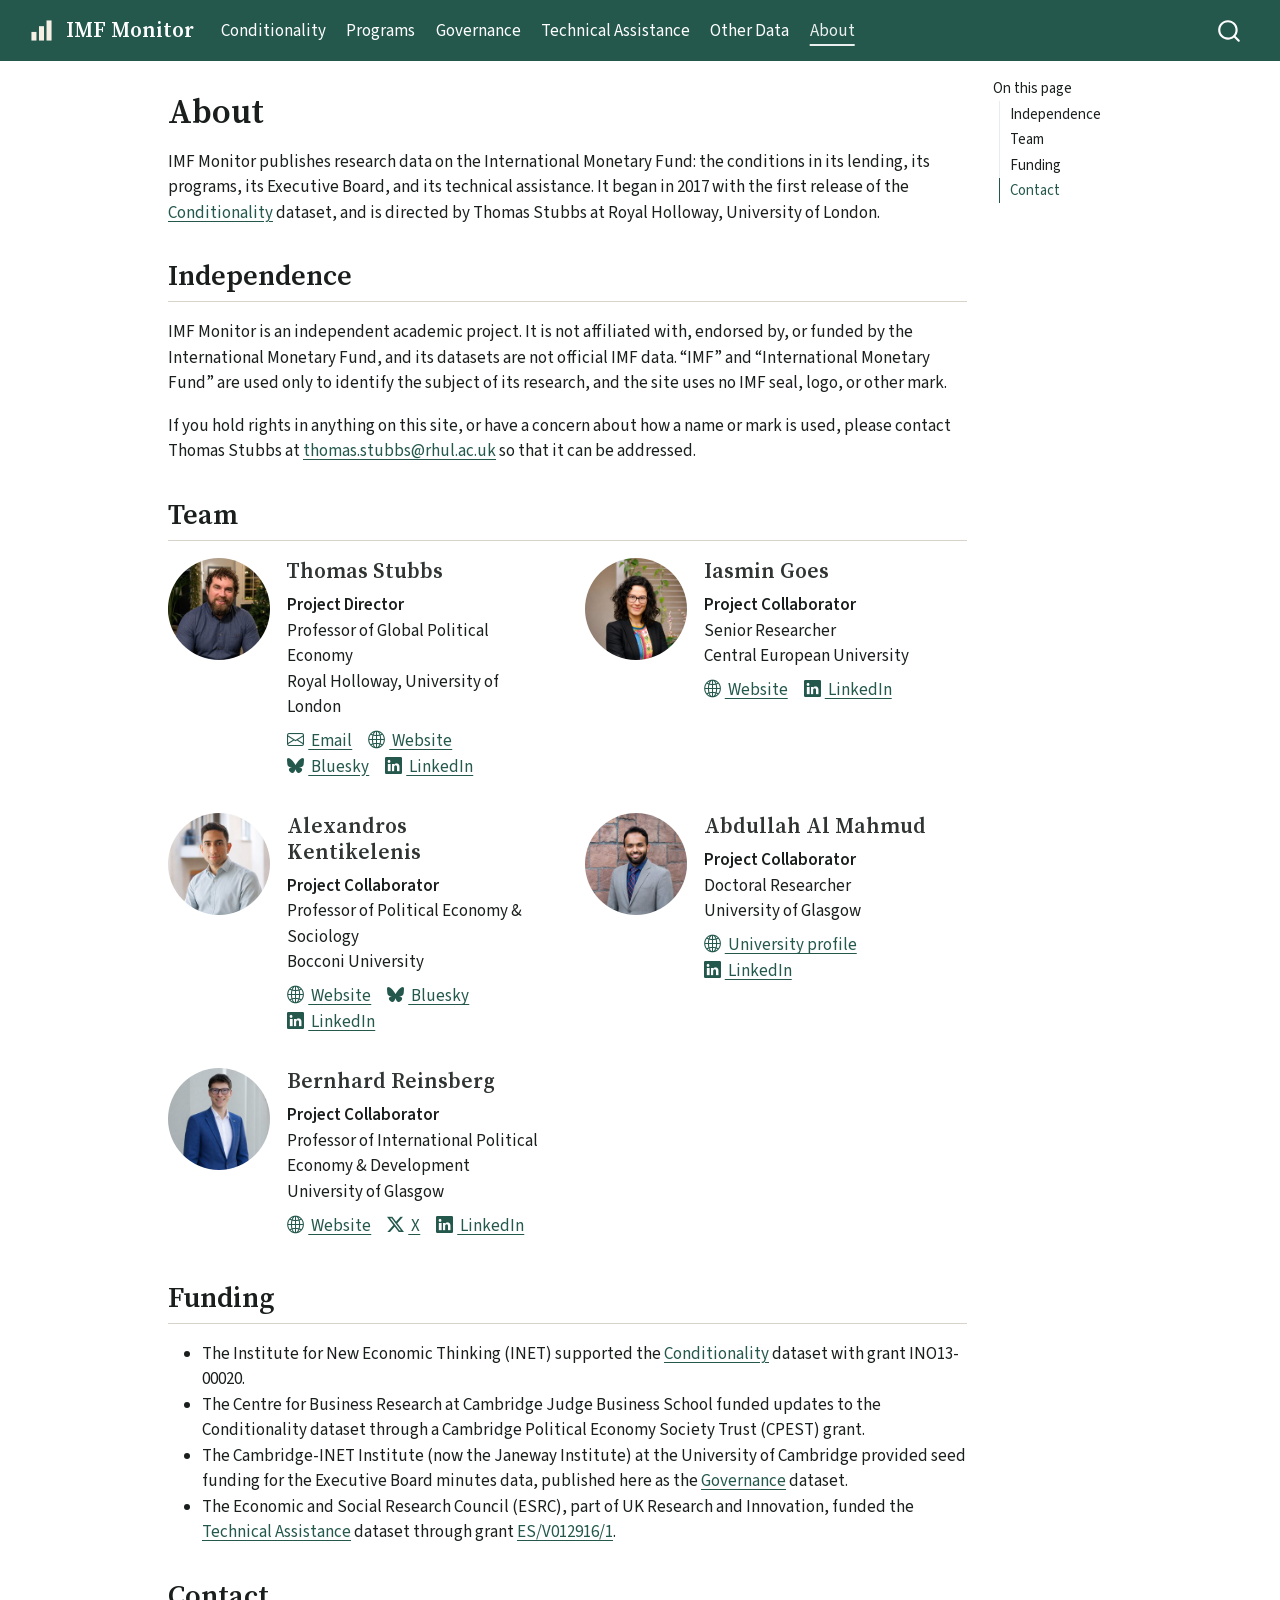
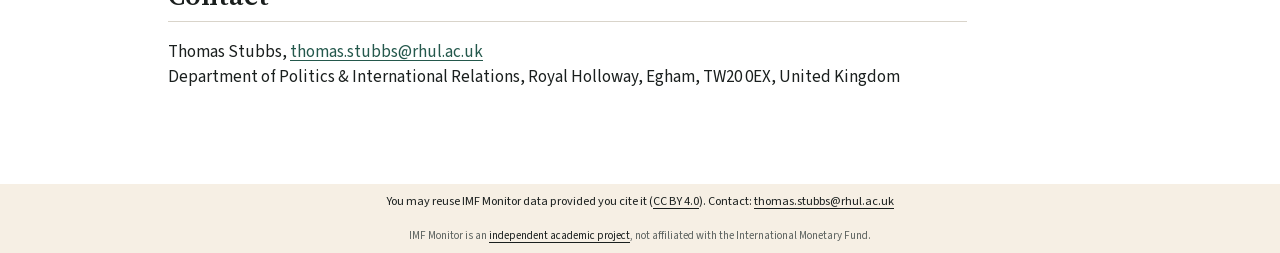
==== commit ade7a2f3: "Remove the last redirect; shorten the footer's independence notice - Remove the /imf-conditionality." ====
--- a/docs/about-us/index.html
+++ b/docs/about-us/index.html
@@ -43,7 +43,7 @@
 <link href="../site_libs/quarto-html/quarto-syntax-highlighting-15634bcf2e68342d4ad2dfa704d543f6.css" rel="stylesheet" id="quarto-text-highlighting-styles">
 <script src="../site_libs/bootstrap/bootstrap.min.js"></script>
 <link href="../site_libs/bootstrap/bootstrap-icons.css" rel="stylesheet">
-<link href="../site_libs/bootstrap/bootstrap-190c27625fd8d4eb5fb5ed8a5f9fed39.min.css" rel="stylesheet" append-hash="true" id="quarto-bootstrap" data-mode="light">
+<link href="../site_libs/bootstrap/bootstrap-c8968382eff99cf567ea68c84a95cf80.min.css" rel="stylesheet" append-hash="true" id="quarto-bootstrap" data-mode="light">
 <script id="quarto-search-options" type="application/json">{
   "location": "navbar",
   "copy-button": false,
@@ -360,7 +360,7 @@
     }
       var localhostRegex = new RegExp(/^(?:http|https):\/\/localhost\:?[0-9]*\//);
       var mailtoRegex = new RegExp(/^mailto:/);
-        var filterRegex = new RegExp('/' + window.location.host + '/');
+        var filterRegex = new RegExp("https:\/\/thomasairbag\.github\.io\/imfmonitor-website\/");
       var isInternal = (href) => {
           return filterRegex.test(href) || localhostRegex.test(href) || mailtoRegex.test(href);
       }
@@ -695,7 +695,7 @@
     </div>   
     <div class="nav-footer-center">
 <p>You may reuse IMF Monitor data provided you cite it (<a href="https://creativecommons.org/licenses/by/4.0/">CC BY 4.0</a>). Contact: <a href="mailto:thomas.stubbs@rhul.ac.uk">thomas.stubbs@rhul.ac.uk</a></p>
-<p>IMF Monitor is an independent academic project. It is not affiliated with, endorsed by, or funded by the International Monetary Fund; “IMF” and “International Monetary Fund” are used only to identify the subject of its research.</p>
+<p>IMF Monitor is an <a href="../about-us/index.html#independence">independent academic project</a>, not affiliated with the International Monetary Fund.</p>
 </div>
     <div class="nav-footer-right">
       &nbsp;
